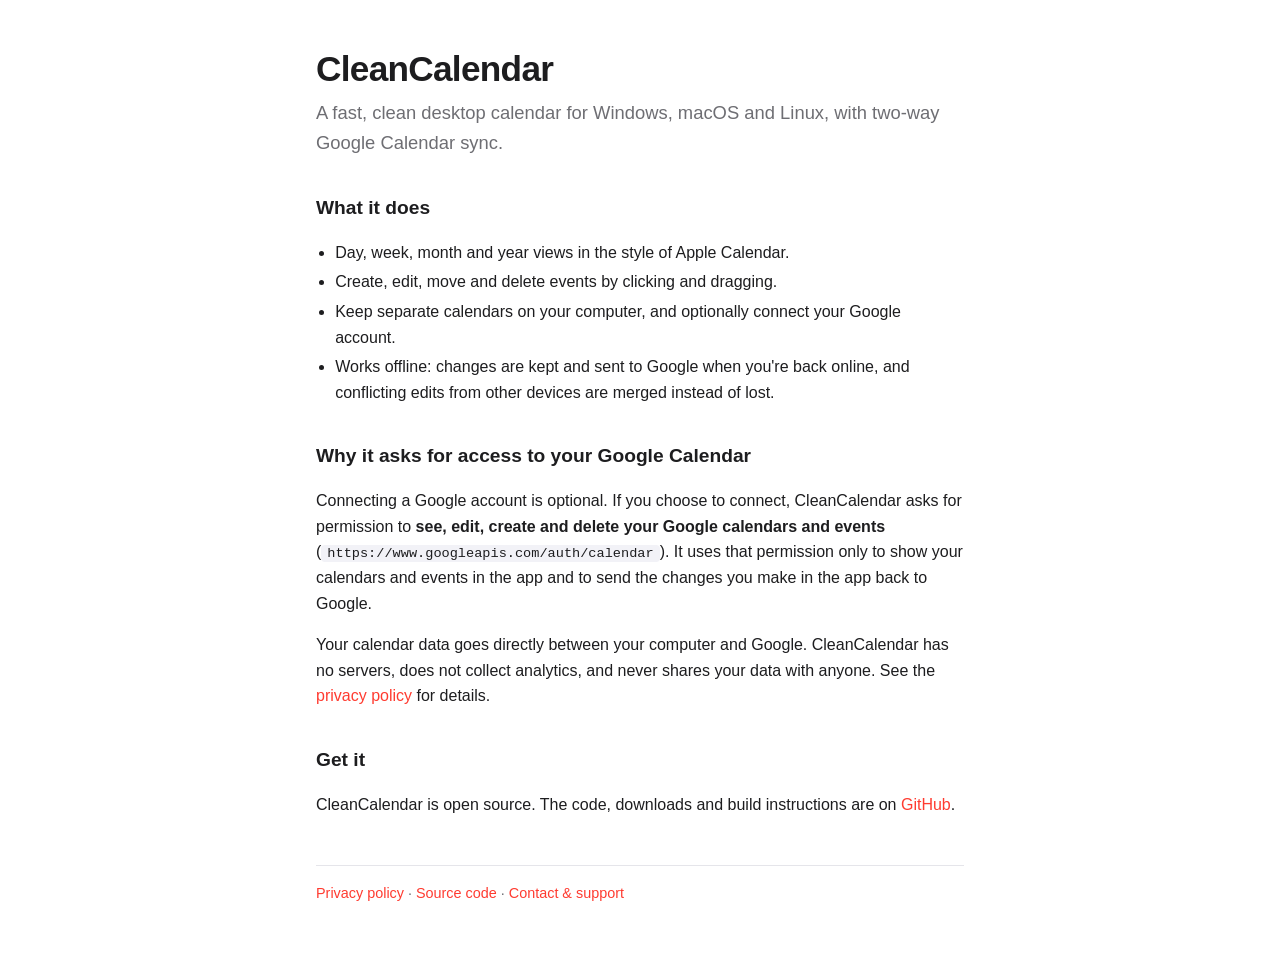
==== docs/index.html @ c33e26ed "Conflict-safe Google sync, emulator and live tests Uploads carry Google's etag (If-Match), so stale " ====
<!doctype html>
<html lang="en">
<head>
<meta charset="utf-8">
<meta name="viewport" content="width=device-width, initial-scale=1">
<title>CleanCalendar</title>
<meta name="description" content="CleanCalendar is a free, open-source desktop calendar that syncs with Google Calendar.">
<link rel="stylesheet" href="style.css">
</head>
<body>
<main>
  <header>
    <h1>CleanCalendar</h1>
    <p class="lead">A fast, clean desktop calendar for Windows, macOS and Linux, with two-way Google Calendar sync.</p>
  </header>

  <section>
    <h2>What it does</h2>
    <ul>
      <li>Day, week, month and year views in the style of Apple Calendar.</li>
      <li>Create, edit, move and delete events by clicking and dragging.</li>
      <li>Keep separate calendars on your computer, and optionally connect your Google account.</li>
      <li>Works offline: changes are kept and sent to Google when you're back online, and conflicting edits from other devices are merged instead of lost.</li>
    </ul>
  </section>

  <section>
    <h2>Why it asks for access to your Google Calendar</h2>
    <p>
      Connecting a Google account is optional. If you choose to connect, CleanCalendar asks for permission to
      <strong>see, edit, create and delete your Google calendars and events</strong>
      (<code>https://www.googleapis.com/auth/calendar</code>). It uses that permission only to show your
      calendars and events in the app and to send the changes you make in the app back to Google.
    </p>
    <p>
      Your calendar data goes directly between your computer and Google. CleanCalendar has no servers,
      does not collect analytics, and never shares your data with anyone. See the
      <a href="privacy.html">privacy policy</a> for details.
    </p>
  </section>

  <section>
    <h2>Get it</h2>
    <p>
      CleanCalendar is open source. The code, downloads and build instructions are on
      <a href="https://github.com/Mytherin/CleanCalendar">GitHub</a>.
    </p>
  </section>

  <footer>
    <a href="privacy.html">Privacy policy</a> ·
    <a href="https://github.com/Mytherin/CleanCalendar">Source code</a> ·
    <a href="https://github.com/Mytherin/CleanCalendar/issues">Contact &amp; support</a>
  </footer>
</main>
</body>
</html>
---- docs/style.css ----
:root {
  --bg: #ffffff;
  --text: #1d1d1f;
  --muted: #6e6e73;
  --line: #e5e5ea;
  --accent: #ff3b30;
  --code-bg: #f2f2f7;
}

@media (prefers-color-scheme: dark) {
  :root {
    --bg: #1c1c1e;
    --text: #f2f2f7;
    --muted: #98989f;
    --line: #38383a;
    --accent: #ff453a;
    --code-bg: #2c2c2e;
  }
}

* { box-sizing: border-box; }

body {
  margin: 0;
  background: var(--bg);
  color: var(--text);
  font: 16px/1.6 -apple-system, BlinkMacSystemFont, "Segoe UI", Roboto, Helvetica, Arial, sans-serif;
}

main {
  max-width: 680px;
  margin: 0 auto;
  padding: 48px 16px 64px;
}

h1 { font-size: 2.2rem; line-height: 1.2; margin: 0 0 8px; letter-spacing: -0.02em; }
h2 { font-size: 1.2rem; margin: 36px 0 8px; }
.lead { font-size: 1.15rem; color: var(--muted); margin: 0; }
.muted { color: var(--muted); margin: 0; }
.crumb { margin: 0 0 8px; font-weight: 600; }

a { color: var(--accent); text-decoration: none; }
a:hover { text-decoration: underline; }

code {
  background: var(--code-bg);
  padding: 1px 6px;
  border-radius: 4px;
  font-size: 0.85em;
  overflow-wrap: anywhere;
}

ul { padding-left: 1.2em; }
li { margin: 4px 0; }

footer {
  margin-top: 48px;
  padding-top: 16px;
  border-top: 1px solid var(--line);
  color: var(--muted);
  font-size: 0.9rem;
}
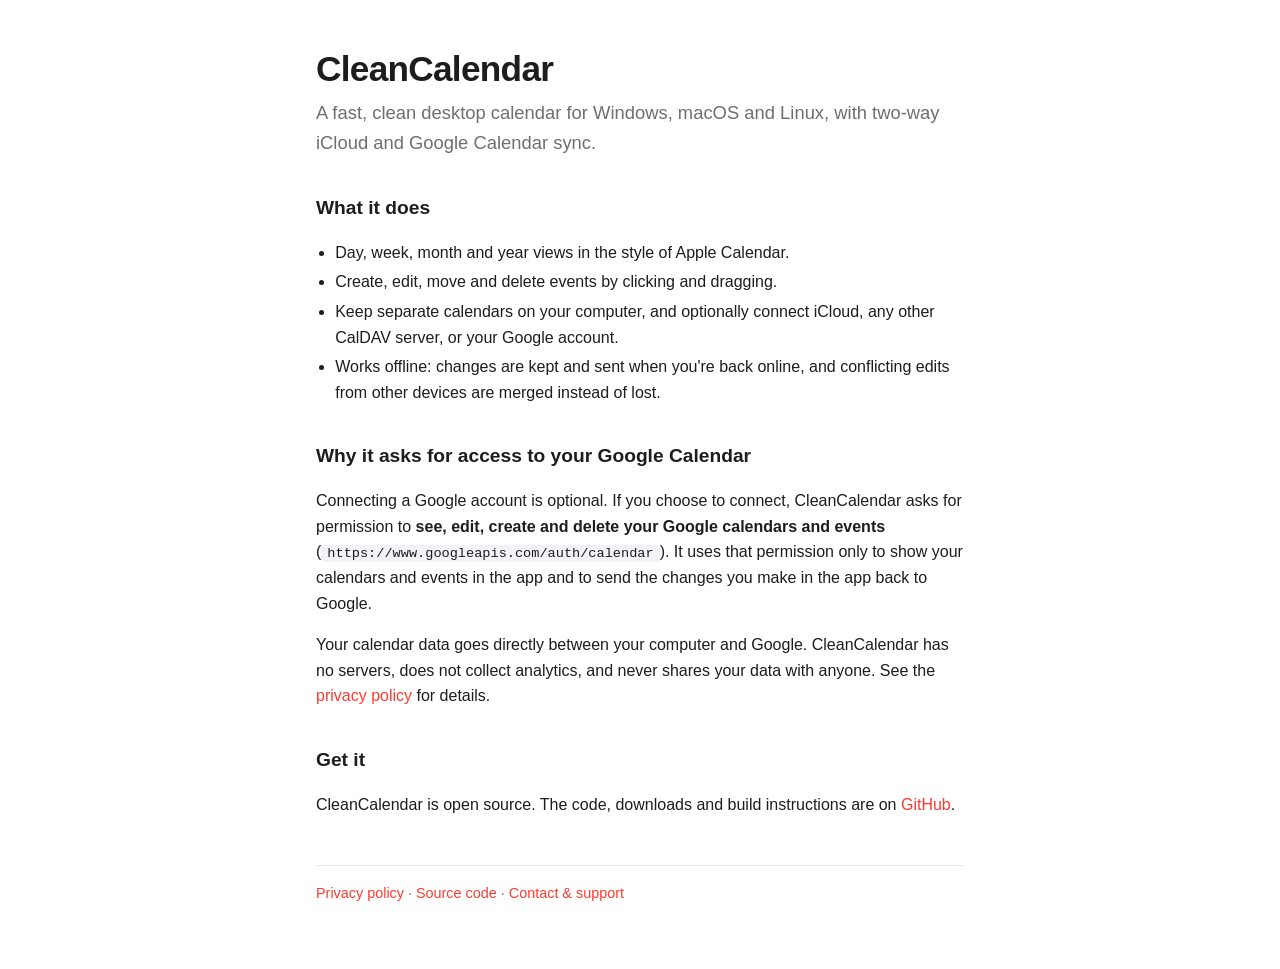
==== commit 9b0f9165: "Document iCloud/CalDAV accounts, shared sync, and the new tests" ====
--- a/docs/index.html
+++ b/docs/index.html
@@ -11,7 +11,7 @@
 <main>
   <header>
     <h1>CleanCalendar</h1>
-    <p class="lead">A fast, clean desktop calendar for Windows, macOS and Linux, with two-way Google Calendar sync.</p>
+    <p class="lead">A fast, clean desktop calendar for Windows, macOS and Linux, with two-way iCloud and Google Calendar sync.</p>
   </header>
 
   <section>
@@ -19,8 +19,8 @@
     <ul>
       <li>Day, week, month and year views in the style of Apple Calendar.</li>
       <li>Create, edit, move and delete events by clicking and dragging.</li>
-      <li>Keep separate calendars on your computer, and optionally connect your Google account.</li>
-      <li>Works offline: changes are kept and sent to Google when you're back online, and conflicting edits from other devices are merged instead of lost.</li>
+      <li>Keep separate calendars on your computer, and optionally connect iCloud, any other CalDAV server, or your Google account.</li>
+      <li>Works offline: changes are kept and sent when you're back online, and conflicting edits from other devices are merged instead of lost.</li>
     </ul>
   </section>
 
